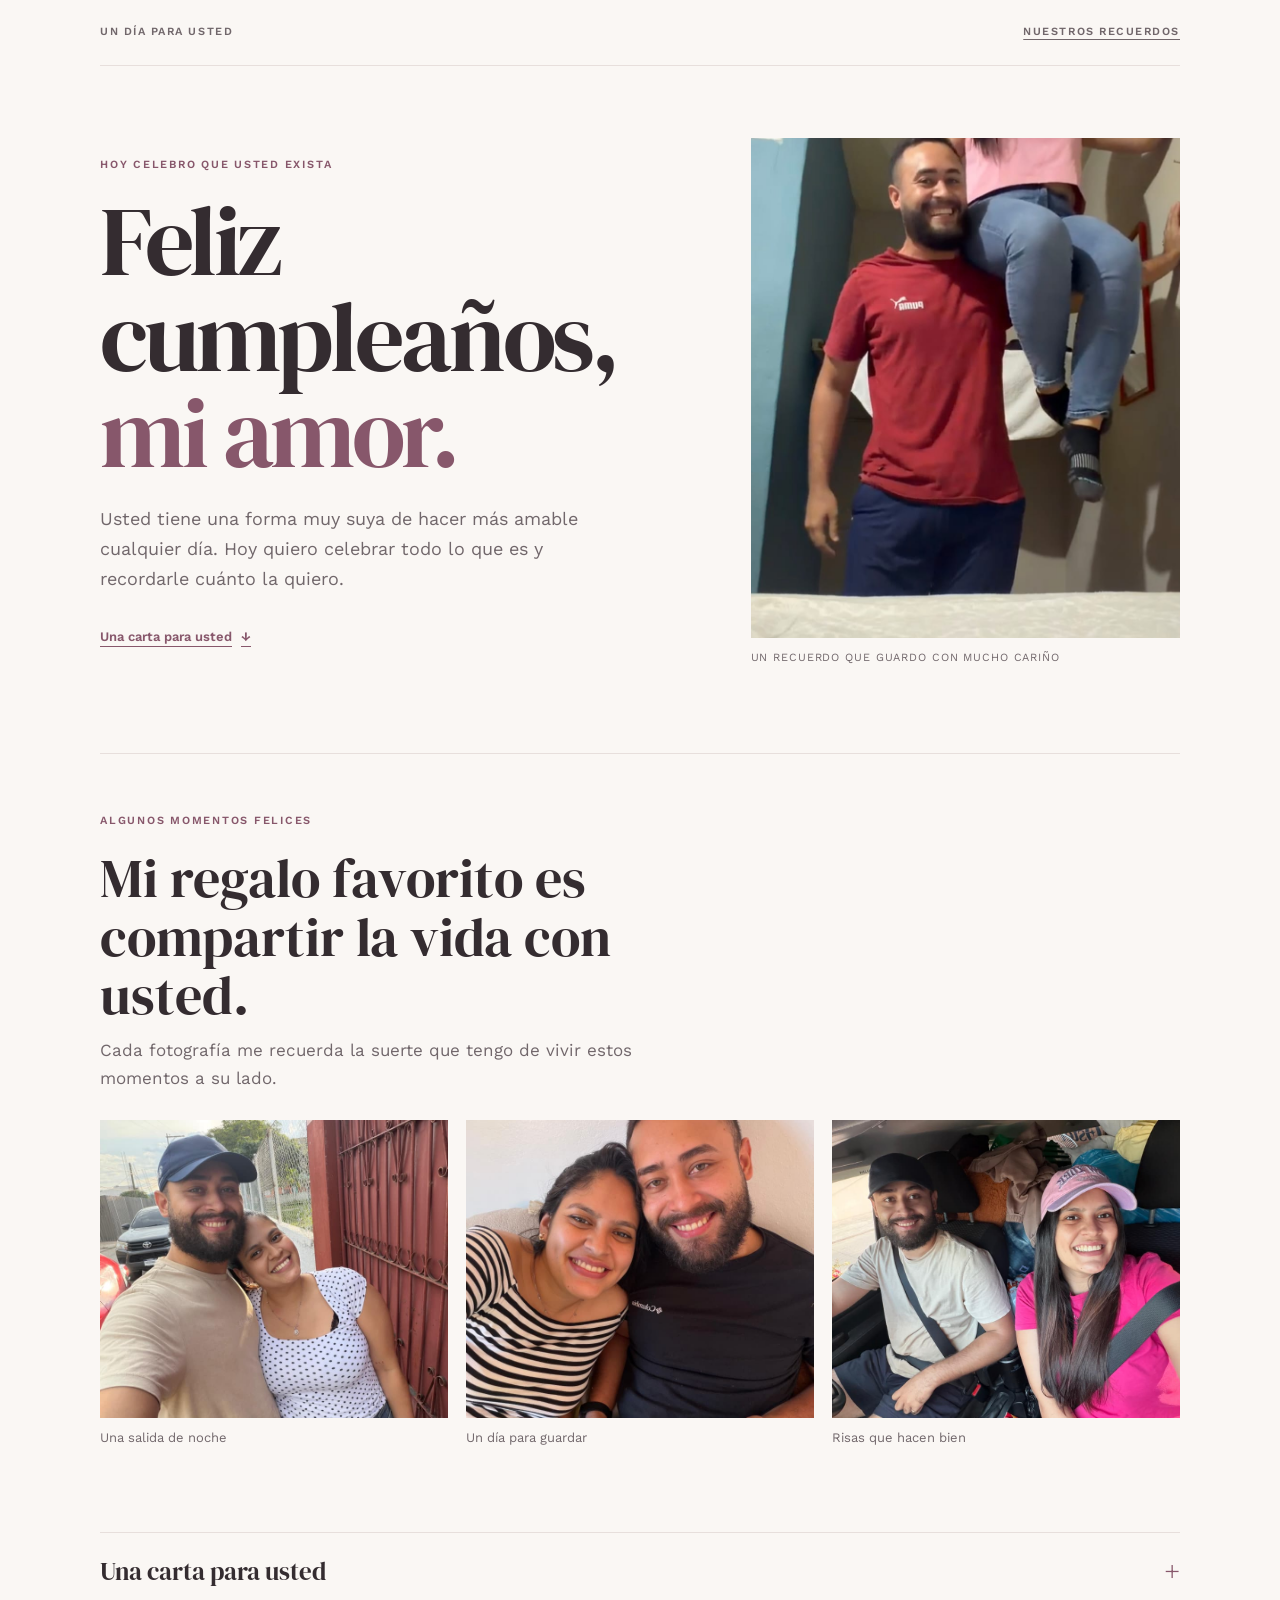
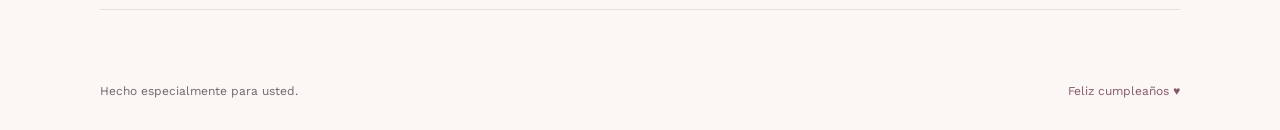
==== cumpleanos.html @ 7ffb5664 "Add birthday greeting page" ====
<!doctype html>
<html lang="es">
<head>
  <meta charset="utf-8">
  <meta name="viewport" content="width=device-width, initial-scale=1">
  <meta name="theme-color" content="#faf7f4">
  <meta name="description" content="Un cumpleaños para celebrar a la mujer que amo.">
  <title>Feliz cumpleaños, mi amor</title>
  <link rel="preconnect" href="https://fonts.googleapis.com">
  <link rel="preconnect" href="https://fonts.gstatic.com" crossorigin>
  <link href="https://fonts.googleapis.com/css2?family=DM+Serif+Display&family=Work+Sans:wght@400;500;600&display=swap" rel="stylesheet">
  <style>
    :root {
      color-scheme: light;
      --paper: #faf7f4;
      --surface: #fffdfb;
      --ink: #342c30;
      --muted: #71676b;
      --rose: #87576b;
      --rose-light: #eadde1;
      --line: #e7dfdc;
      --serif: "DM Serif Display", Georgia, serif;
      --sans: "Work Sans", Arial, sans-serif;
    }

    * { box-sizing: border-box; }
    html { scroll-behavior: smooth; }
    body { margin: 0; background: var(--paper); color: var(--ink); font: 17px/1.65 var(--sans); }
    a { color: inherit; }
    :focus-visible { outline: 3px solid var(--rose); outline-offset: 4px; }
    .container { width: min(1080px, calc(100% - 48px)); margin-inline: auto; }

    .topbar { min-height: 66px; display: flex; align-items: center; justify-content: space-between; gap: 18px; border-bottom: 1px solid var(--line); color: var(--muted); font-size: 11px; font-weight: 600; letter-spacing: .14em; text-transform: uppercase; }
    .topbar a { text-underline-offset: 4px; }
    .topbar a:hover { color: var(--rose); }

    .hero { min-height: 620px; display: grid; grid-template-columns: 1fr .78fr; align-items: center; gap: clamp(40px, 8vw, 100px); padding-block: 72px 86px; }
    .eyebrow { margin: 0 0 19px; color: var(--rose); font-size: 11px; font-weight: 600; letter-spacing: .16em; text-transform: uppercase; }
    h1, h2, h3 { font-family: var(--serif); font-weight: 400; }
    h1 { margin: 0; font-size: clamp(60px, 8vw, 98px); line-height: .98; letter-spacing: -.035em; }
    h1 span { color: var(--rose); }
    .hero-copy { max-width: 490px; margin: 23px 0 28px; color: var(--muted); font-size: 18px; }
    .text-link { display: inline-flex; align-items: center; gap: 9px; color: var(--rose); font-size: 13px; font-weight: 600; text-decoration-thickness: 1px; text-underline-offset: 5px; }
    .text-link:hover { color: var(--ink); }
    .hero-photo { position: relative; margin: 0; }
    .hero-photo img { display: block; width: 100%; max-height: 500px; aspect-ratio: 4 / 4.7; object-fit: cover; }
    .hero-photo figcaption { margin-top: 11px; color: var(--muted); font-size: 11px; letter-spacing: .08em; text-transform: uppercase; }

    .memories { padding-block: 58px 84px; border-top: 1px solid var(--line); }
    .section-heading { max-width: 600px; margin-bottom: 28px; }
    .section-heading h2 { margin: 0; font-size: clamp(38px, 5vw, 54px); line-height: 1.08; }
    .section-heading p:last-child { margin: 12px 0 0; color: var(--muted); }
    .photo-row { display: grid; grid-template-columns: repeat(3, 1fr); gap: 18px; }
    .photo-row figure { margin: 0; }
    .photo-row img { display: block; width: 100%; aspect-ratio: 1.17 / 1; object-fit: cover; }
    .photo-row figcaption { margin-top: 9px; color: var(--muted); font-size: 13px; }

    .letter { margin-bottom: 72px; border-top: 1px solid var(--line); border-bottom: 1px solid var(--line); }
    .letter summary { min-height: 76px; display: flex; align-items: center; justify-content: space-between; gap: 20px; color: var(--ink); cursor: pointer; list-style: none; font: 400 25px/1.2 var(--serif); }
    .letter summary::-webkit-details-marker { display: none; }
    .letter summary::after { content: "+"; color: var(--rose); font: 300 27px/1 var(--sans); }
    .letter[open] summary::after { content: "−"; }
    .letter-content { max-width: 700px; padding: 2px 0 27px; color: var(--muted); }
    .letter-content h3 { margin: 8px 0 14px; color: var(--rose); font-size: 36px; line-height: 1.1; }
    .letter-content p { margin: 0 0 15px; }
    .signoff { margin-top: 22px !important; color: var(--ink); font-family: var(--serif); font-size: 21px; }
    footer { display: flex; justify-content: space-between; gap: 20px; padding-block: 0 28px; color: var(--muted); font-size: 12px; }
    footer span:last-child { color: var(--rose); }

    @media (max-width: 760px) {
      .container { width: min(100% - 36px, 620px); }
      .hero { min-height: 0; grid-template-columns: 1fr; gap: 36px; padding-block: 60px 64px; }
      .hero-copy { max-width: 560px; }
      .hero-photo { width: min(100%, 510px); }
      .hero-photo img { max-height: 560px; aspect-ratio: 1.12 / 1; }
      .memories { padding-block: 48px 64px; }
      .letter { margin-bottom: 54px; }
    }
    @media (max-width: 520px) {
      body { font-size: 16px; }
      .container { width: calc(100% - 32px); }
      .topbar { min-height: 58px; font-size: 9px; letter-spacing: .09em; }
      .topbar a { max-width: 150px; text-align: right; }
      .hero { gap: 30px; padding-block: 49px 52px; }
      h1 { font-size: clamp(57px, 15vw, 75px); }
      .hero-copy { margin-block: 18px 21px; font-size: 16px; }
      .hero-photo img { aspect-ratio: .98 / 1; }
      .photo-row { grid-template-columns: 1fr 1fr; gap: 14px; }
      .photo-row figure:last-child { display: none; }
      .photo-row img { aspect-ratio: .95 / 1; }
      .section-heading h2 { font-size: 40px; }
      .letter summary { min-height: 68px; font-size: 22px; }
      .letter-content h3 { font-size: 32px; }
      footer { flex-direction: column; gap: 4px; }
    }
    @media (prefers-reduced-motion: reduce) {
      html { scroll-behavior: auto; }
      *, *::before, *::after { transition-duration: .01ms !important; }
    }
  </style>
</head>
<body>
  <div class="container">
    <header class="topbar">
      <span>Un día para usted</span>
      <a href="#recuerdos">Nuestros recuerdos</a>
    </header>

    <section class="hero" aria-labelledby="title">
      <div>
        <p class="eyebrow">Hoy celebro que usted exista</p>
        <h1 id="title">Feliz cumpleaños,<br><span>mi amor.</span></h1>
        <p class="hero-copy">Usted tiene una forma muy suya de hacer más amable cualquier día. Hoy quiero celebrar todo lo que es y recordarle cuánto la quiero.</p>
        <a class="text-link" href="#carta">Una carta para usted <span aria-hidden="true">↓</span></a>
      </div>
      <figure class="hero-photo">
        <img src="img/3.jpeg" alt="Un recuerdo especial juntos frente a una cascada">
        <figcaption>Un recuerdo que guardo con mucho cariño</figcaption>
      </figure>
    </section>

    <main>
      <section class="memories" id="recuerdos" aria-labelledby="memories-title">
        <div class="section-heading">
          <p class="eyebrow">Algunos momentos felices</p>
          <h2 id="memories-title">Mi regalo favorito es compartir la vida con usted.</h2>
          <p>Cada fotografía me recuerda la suerte que tengo de vivir estos momentos a su lado.</p>
        </div>
        <div class="photo-row">
          <figure><img src="img/1.jpeg" alt="Una selfie juntos durante una salida nocturna" loading="lazy"><figcaption>Una salida de noche</figcaption></figure>
          <figure><img src="img/2.jpeg" alt="Un día feliz compartido junto al agua" loading="lazy"><figcaption>Un día para guardar</figcaption></figure>
          <figure><img src="img/6.jpeg" alt="Una selfie feliz durante una celebración" loading="lazy"><figcaption>Risas que hacen bien</figcaption></figure>
        </div>
      </section>

      <details class="letter" id="carta">
        <summary>Una carta para usted</summary>
        <div class="letter-content">
          <h3>Feliz cumpleaños, mi vida.</h3>
          <p>Hoy celebro que usted esté en mi vida y la suerte que tengo de compartir mis días con usted. Desde que llegó, hay más risas, más cariño y tantos recuerdos que guardo como mis favoritos.</p>
          <p>Le deseo un año lleno de tranquilidad, sueños cumplidos, aventuras bonitas y momentos que le hagan reír. Usted merece sentirse orgullosa de la mujer increíble que es.</p>
          <p>Gracias por ser usted, por quererme y por hacer que lo cotidiano se sienta especial. Me hace feliz compartir la vida a su lado.</p>
          <p>Espero que disfrute este día con la misma alegría que usted regala a quienes la queremos. Feliz cumpleaños, mi reina. La amo con todo mi corazón.</p>
          <p class="signoff">Con todo mi amor.</p>
        </div>
      </details>
    </main>

    <footer><span>Hecho especialmente para usted.</span><span>Feliz cumpleaños ♥</span></footer>
  </div>
</body>
</html>
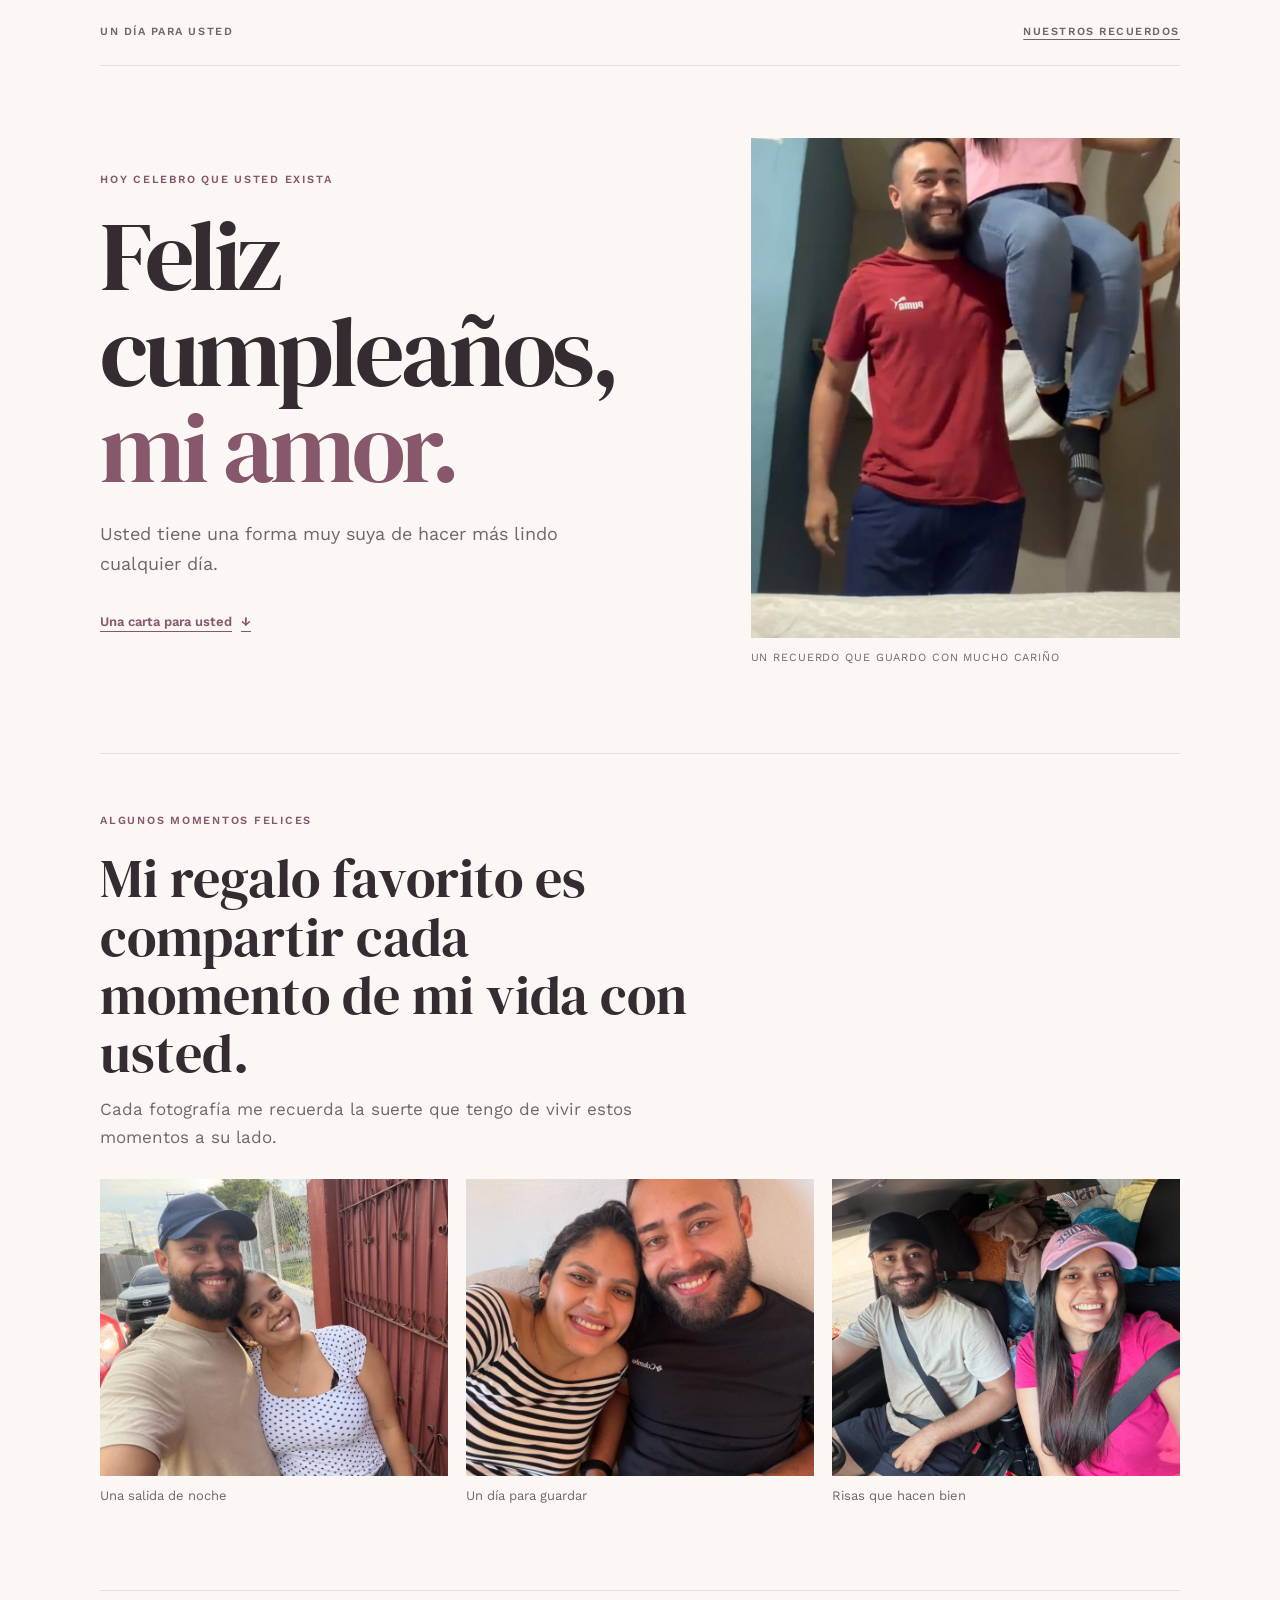
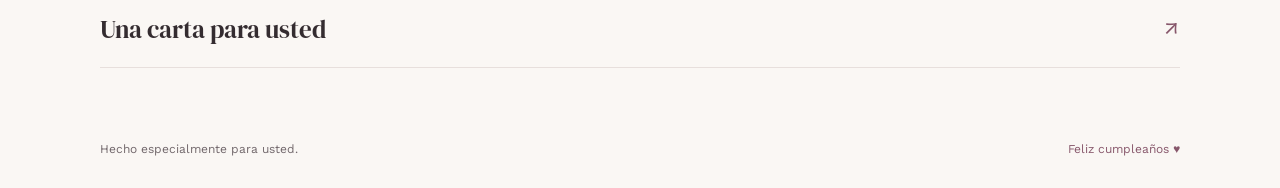
==== commit f9ab1a70: "Update birthday letter interaction" ====
--- a/cumpleanos.html
+++ b/cumpleanos.html
@@ -56,11 +56,23 @@
     .photo-row figcaption { margin-top: 9px; color: var(--muted); font-size: 13px; }
 
     .letter { margin-bottom: 72px; border-top: 1px solid var(--line); border-bottom: 1px solid var(--line); }
-    .letter summary { min-height: 76px; display: flex; align-items: center; justify-content: space-between; gap: 20px; color: var(--ink); cursor: pointer; list-style: none; font: 400 25px/1.2 var(--serif); }
-    .letter summary::-webkit-details-marker { display: none; }
-    .letter summary::after { content: "+"; color: var(--rose); font: 300 27px/1 var(--sans); }
-    .letter[open] summary::after { content: "−"; }
-    .letter-content { max-width: 700px; padding: 2px 0 27px; color: var(--muted); }
+    .letter-button { width: 100%; min-height: 76px; display: flex; align-items: center; justify-content: space-between; gap: 20px; padding: 0; border: 0; background: transparent; color: var(--ink); cursor: pointer; text-align: left; font: 400 25px/1.2 var(--serif); }
+    .letter-button::after { content: "↗"; color: var(--rose); font: 400 22px/1 var(--sans); }
+    .letter-button:hover { color: var(--rose); }
+    .letter-dialog { position: fixed; inset: 0; width: min(620px, calc(100% - 32px)); max-width: none; max-height: min(88dvh, 820px); margin: auto; padding: 0; overflow: auto; border: 1px solid var(--line); border-radius: 8px; background: var(--surface); color: var(--ink); box-shadow: 0 24px 80px #342c3026; }
+    .letter-dialog[open] { animation: dialog-in .35s cubic-bezier(.2,.8,.2,1) both; }
+    .letter-dialog::backdrop { background: #342c3066; backdrop-filter: blur(3px); animation: backdrop-in .25s ease both; }
+    .dialog-inner { position: relative; padding: 30px clamp(22px, 6vw, 46px) 36px; }
+    .dialog-close { position: absolute; top: 14px; right: 14px; width: 42px; height: 42px; border: 1px solid var(--line); border-radius: 50%; background: var(--surface); color: var(--muted); cursor: pointer; font: 22px/1 var(--sans); }
+    .dialog-close:hover { color: var(--rose); border-color: var(--rose-light); }
+    .lab-sticker { position: relative; width: 148px; margin: 0 auto 14px; isolation: isolate; }
+    .lab-sticker svg { display: block; width: 100%; filter: drop-shadow(0 5px 0 white) drop-shadow(0 0 1px #d9c8ce); }
+    .floating-heart { position: absolute; z-index: -1; color: #c77e94; font-size: 19px; animation: heart-float 2.8s ease-in-out infinite; }
+    .floating-heart.one { top: 10px; right: -4px; }
+    .floating-heart.two { top: 58px; left: -8px; color: #dfabb8; font-size: 14px; animation-delay: .8s; }
+    .floating-heart.three { right: 7px; bottom: 22px; color: #ad7185; font-size: 13px; animation-delay: 1.4s; }
+    .lab-caption { margin: 0 0 22px; color: var(--rose); text-align: center; font-size: 10px; font-weight: 600; letter-spacing: .13em; text-transform: uppercase; }
+    .letter-content { max-width: 700px; margin-inline: auto; color: var(--muted); }
     .letter-content h3 { margin: 8px 0 14px; color: var(--rose); font-size: 36px; line-height: 1.1; }
     .letter-content p { margin: 0 0 15px; }
     .signoff { margin-top: 22px !important; color: var(--ink); font-family: var(--serif); font-size: 21px; }
@@ -89,14 +101,18 @@
       .photo-row figure:last-child { display: none; }
       .photo-row img { aspect-ratio: .95 / 1; }
       .section-heading h2 { font-size: 40px; }
-      .letter summary { min-height: 68px; font-size: 22px; }
+      .letter-button { min-height: 68px; font-size: 22px; }
       .letter-content h3 { font-size: 32px; }
       footer { flex-direction: column; gap: 4px; }
     }
     @media (prefers-reduced-motion: reduce) {
       html { scroll-behavior: auto; }
       *, *::before, *::after { transition-duration: .01ms !important; }
+      .letter-dialog[open], .letter-dialog::backdrop, .floating-heart { animation: none !important; }
     }
+    @keyframes dialog-in { from { opacity: 0; transform: translateY(18px) scale(.98); } to { opacity: 1; transform: translateY(0) scale(1); } }
+    @keyframes backdrop-in { from { opacity: 0; } to { opacity: 1; } }
+    @keyframes heart-float { 0%, 100% { transform: translateY(3px) rotate(-8deg); opacity: .55; } 50% { transform: translateY(-9px) rotate(8deg); opacity: 1; } }
   </style>
 </head>
 <body>
@@ -110,7 +126,7 @@
       <div>
         <p class="eyebrow">Hoy celebro que usted exista</p>
         <h1 id="title">Feliz cumpleaños,<br><span>mi amor.</span></h1>
-        <p class="hero-copy">Usted tiene una forma muy suya de hacer más amable cualquier día. Hoy quiero celebrar todo lo que es y recordarle cuánto la quiero.</p>
+        <p class="hero-copy">Usted tiene una forma muy suya de hacer más lindo cualquier día.</p>
         <a class="text-link" href="#carta">Una carta para usted <span aria-hidden="true">↓</span></a>
       </div>
       <figure class="hero-photo">
@@ -123,7 +139,7 @@
       <section class="memories" id="recuerdos" aria-labelledby="memories-title">
         <div class="section-heading">
           <p class="eyebrow">Algunos momentos felices</p>
-          <h2 id="memories-title">Mi regalo favorito es compartir la vida con usted.</h2>
+          <h2 id="memories-title">Mi regalo favorito es compartir cada momento de mi vida con usted.</h2>
           <p>Cada fotografía me recuerda la suerte que tengo de vivir estos momentos a su lado.</p>
         </div>
         <div class="photo-row">
@@ -133,20 +149,51 @@
         </div>
       </section>
 
-      <details class="letter" id="carta">
-        <summary>Una carta para usted</summary>
-        <div class="letter-content">
-          <h3>Feliz cumpleaños, mi vida.</h3>
+      <section class="letter" id="carta" aria-label="Carta de cumpleaños">
+        <button class="letter-button" id="open-letter" type="button" aria-haspopup="dialog">Una carta para usted</button>
+      </section>
+      <dialog class="letter-dialog" id="birthday-letter" aria-labelledby="letter-title">
+        <div class="dialog-inner">
+          <button class="dialog-close" type="button" aria-label="Cerrar la carta">×</button>
+          <div class="lab-sticker" aria-hidden="true">
+            <span class="floating-heart one">♥</span><span class="floating-heart two">♥</span><span class="floating-heart three">♥</span>
+            <svg viewBox="0 0 160 160" role="img" aria-label="Doctora de laboratorio clínico con microscopio">
+              <circle cx="80" cy="80" r="69" fill="#f5e9eb"/>
+              <path d="M36 139c4-27 18-39 44-39s40 12 44 39" fill="#fffdfb" stroke="#87576b" stroke-width="3" stroke-linecap="round"/>
+              <path d="M65 102l15 19 15-19" fill="#eadde1" stroke="#87576b" stroke-width="2.5" stroke-linejoin="round"/>
+              <path d="M80 121l-6 18m6-18 7 18" stroke="#87576b" stroke-width="2.5"/>
+              <path d="M60 48c0-17 9-27 21-27s21 10 21 27v20c0 17-10 29-21 29S60 85 60 68z" fill="#f0c8b9" stroke="#684b4b" stroke-width="2.5"/>
+              <path d="M59 55c-5-21 5-37 23-37 15 0 25 12 22 31-4-7-9-11-16-14-8 9-18 13-29 14z" fill="#493c3d"/>
+              <path d="M69 63h2m19 0h2" stroke="#493c3d" stroke-width="3" stroke-linecap="round"/>
+              <path d="M76 77c3 3 7 3 10 0" fill="none" stroke="#a85f6c" stroke-width="2" stroke-linecap="round"/>
+              <path d="M47 111l12 7m54-8-11 8" stroke="#87576b" stroke-width="2.5"/>
+              <path d="M112 61l8-8 7 7-8 8m-3-3-14 14m-4 5 5 5 5-5-5-5m-7 8-7 8" fill="none" stroke="#596a70" stroke-width="4" stroke-linecap="round" stroke-linejoin="round"/>
+              <path d="M112 48l5-5 7 7-5 5m-23 26 9 9m-11 4 19-19" fill="none" stroke="#596a70" stroke-width="4" stroke-linecap="round" stroke-linejoin="round"/>
+              <path d="M48 114l7-9 8 8-7 9z" fill="#d9a1ad" stroke="#87576b" stroke-width="1.5"/>
+              <path d="M104 114h11v18h-11z" fill="#e5f0ed" stroke="#718b86" stroke-width="2"/><path d="M106 122h7" stroke="#718b86" stroke-width="2"/>
+            </svg>
+          </div>
+          <p class="lab-caption">Para mi doctora favorita</p>
+          <div class="letter-content">
+          <h3 id="letter-title">Feliz cumpleaños, mi vida.</h3>
           <p>Hoy celebro que usted esté en mi vida y la suerte que tengo de compartir mis días con usted. Desde que llegó, hay más risas, más cariño y tantos recuerdos que guardo como mis favoritos.</p>
           <p>Le deseo un año lleno de tranquilidad, sueños cumplidos, aventuras bonitas y momentos que le hagan reír. Usted merece sentirse orgullosa de la mujer increíble que es.</p>
-          <p>Gracias por ser usted, por quererme y por hacer que lo cotidiano se sienta especial. Me hace feliz compartir la vida a su lado.</p>
+          <p>Gracias por ser usted, por quererme y por hacer que lo cotidiano se sienta especial. Admiro el cuidado y la dedicación que pone en su trabajo en el laboratorio clínico. Me hace feliz compartir la vida a su lado.</p>
           <p>Espero que disfrute este día con la misma alegría que usted regala a quienes la queremos. Feliz cumpleaños, mi reina. La amo con todo mi corazón.</p>
           <p class="signoff">Con todo mi amor.</p>
         </div>
-      </details>
+      </dialog>
     </main>
 
     <footer><span>Hecho especialmente para usted.</span><span>Feliz cumpleaños ♥</span></footer>
   </div>
+  <script>
+    const letterDialog = document.getElementById('birthday-letter');
+    document.getElementById('open-letter').addEventListener('click', () => letterDialog.showModal());
+    letterDialog.querySelector('.dialog-close').addEventListener('click', () => letterDialog.close());
+    letterDialog.addEventListener('click', (event) => {
+      if (event.target === letterDialog) letterDialog.close();
+    });
+  </script>
 </body>
 </html>
